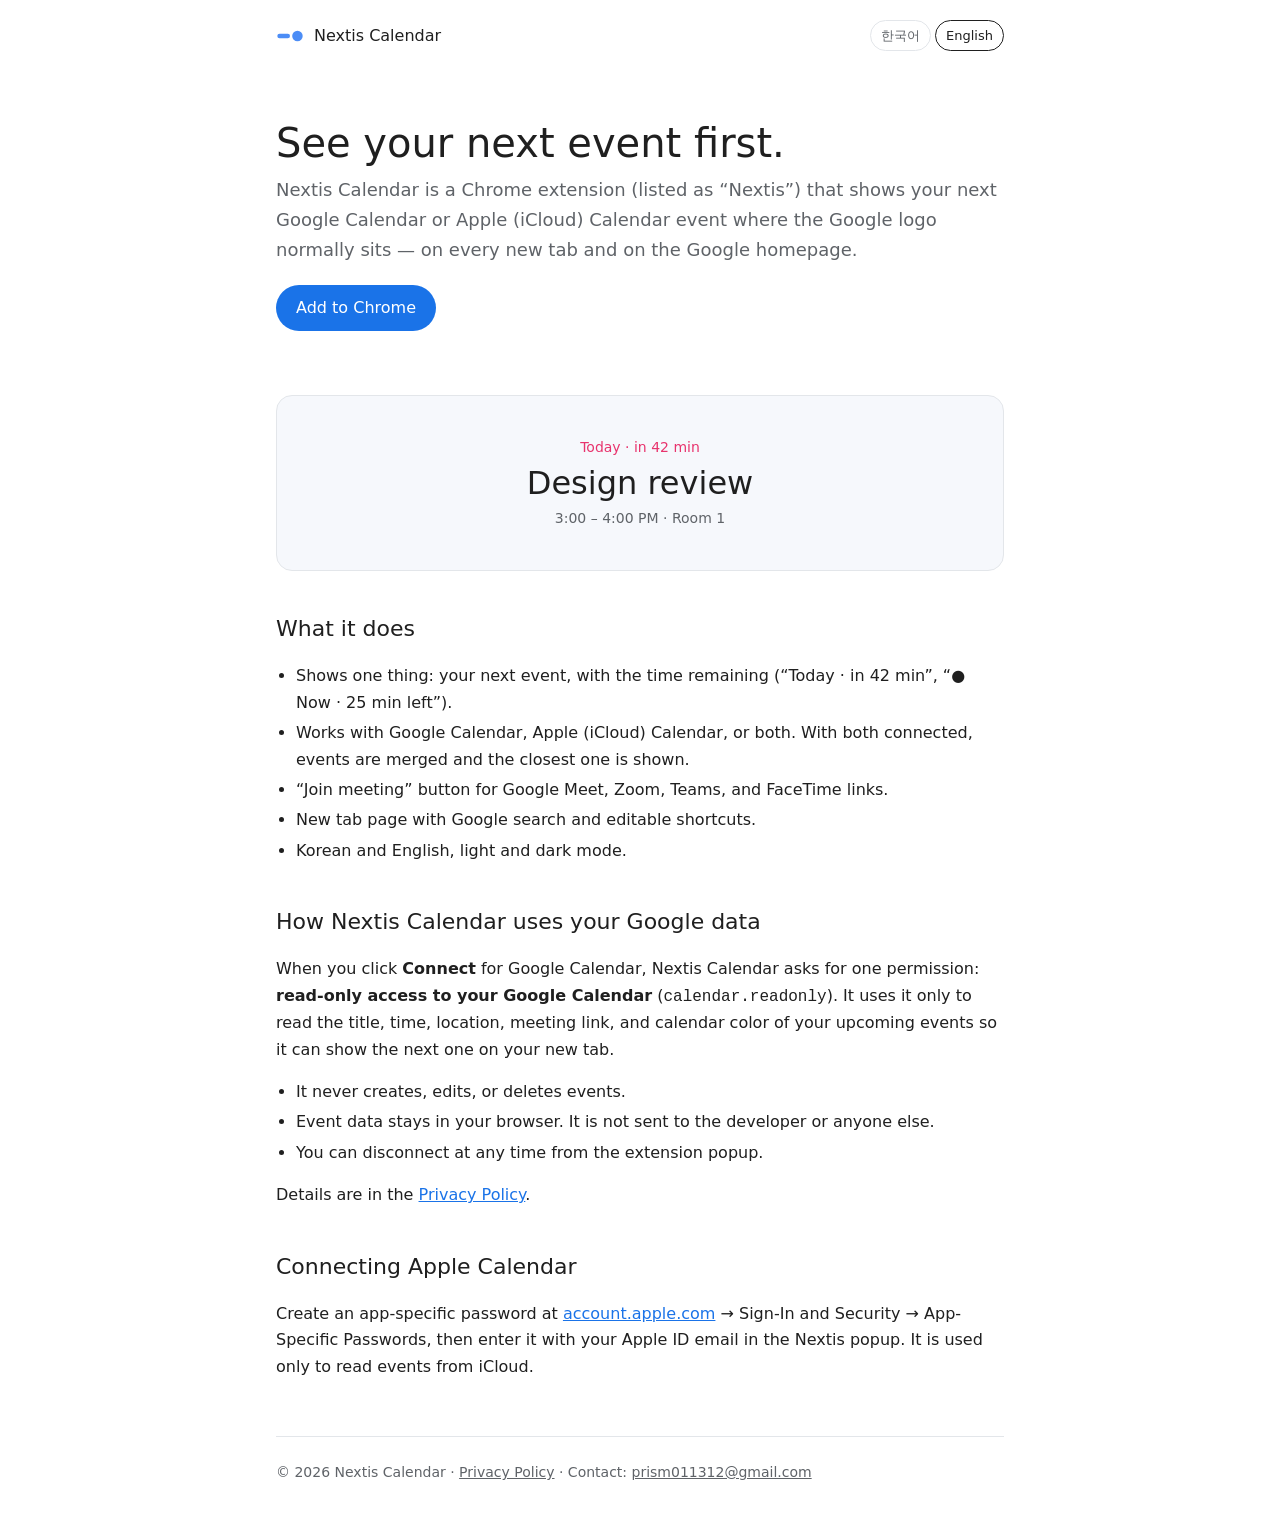
==== index.html @ 5a08582a "Add Nextis Calendar homepage and privacy policy Co-Authored-By: Claude Opus 5.5 <noreply@anthropic.c" ====
<!doctype html>
<html lang="en">
<head>
  <meta charset="utf-8">
  <meta name="viewport" content="width=device-width, initial-scale=1">
  <title>Nextis Calendar</title>
  <meta name="title-en" content="Nextis Calendar — your next event on every new tab">
  <meta name="title-ko" content="Nextis Calendar — 새 탭마다 다음 일정">
  <meta name="description" content="Nextis Calendar is a Chrome extension that shows your next Google or Apple (iCloud) Calendar event in place of the Google logo.">
  <link rel="icon" href="logo.svg">
  <link rel="stylesheet" href="style.css">
</head>
<body>
  <div class="wrap">
    <header class="top">
      <a class="brand" href="./"><img src="logo.svg" alt="">Nextis Calendar</a>
      <div class="lang" role="group" aria-label="Language">
        <button type="button" value="ko">한국어</button>
        <button type="button" value="en">English</button>
      </div>
    </header>

    <!-- English -->
    <main data-lang="en">
      <section class="hero">
        <h1>See your next event first.</h1>
        <p>Nextis Calendar is a Chrome extension (listed as “Nextis”) that shows your next Google Calendar or Apple (iCloud) Calendar event where the Google logo normally sits — on every new tab and on the Google homepage.</p>
        <a class="cta" href="https://chromewebstore.google.com/detail/dpgkimcmhbiepaklcbhblolommffabkh">Add to Chrome</a>
      </section>

      <div class="demo" aria-hidden="true">
        <div class="label">Today · in 42 min</div>
        <div class="title">Design review</div>
        <div class="meta">3:00 – 4:00 PM · Room 1</div>
      </div>

      <h2>What it does</h2>
      <ul>
        <li>Shows one thing: your next event, with the time remaining (“Today · in 42 min”, “● Now · 25 min left”).</li>
        <li>Works with Google Calendar, Apple (iCloud) Calendar, or both. With both connected, events are merged and the closest one is shown.</li>
        <li>“Join meeting” button for Google Meet, Zoom, Teams, and FaceTime links.</li>
        <li>New tab page with Google search and editable shortcuts.</li>
        <li>Korean and English, light and dark mode.</li>
      </ul>

      <h2>How Nextis Calendar uses your Google data</h2>
      <p>When you click <b>Connect</b> for Google Calendar, Nextis Calendar asks for one permission: <b>read-only access to your Google Calendar</b> (<code>calendar.readonly</code>). It uses it only to read the title, time, location, meeting link, and calendar color of your upcoming events so it can show the next one on your new tab.</p>
      <ul>
        <li>It never creates, edits, or deletes events.</li>
        <li>Event data stays in your browser. It is not sent to the developer or anyone else.</li>
        <li>You can disconnect at any time from the extension popup.</li>
      </ul>
      <p>Details are in the <a href="privacy.html?lang=en">Privacy Policy</a>.</p>

      <h2>Connecting Apple Calendar</h2>
      <p>Create an app-specific password at <a href="https://account.apple.com/account/manage">account.apple.com</a> → Sign-In and Security → App-Specific Passwords, then enter it with your Apple ID email in the Nextis popup. It is used only to read events from iCloud.</p>
    </main>

    <!-- 한국어 -->
    <main data-lang="ko">
      <section class="hero">
        <h1>다음 일정을 가장 먼저.</h1>
        <p>Nextis Calendar는 새 탭과 구글 첫 화면의 로고 자리에 Google 캘린더 또는 Apple(iCloud) 캘린더의 다음 일정을 보여주는 크롬 확장 프로그램입니다. (웹 스토어 이름: “Nextis”)</p>
        <a class="cta" href="https://chromewebstore.google.com/detail/dpgkimcmhbiepaklcbhblolommffabkh">Chrome에 추가</a>
      </section>

      <div class="demo" aria-hidden="true">
        <div class="label">오늘 · 42분 후</div>
        <div class="title">디자인 리뷰 미팅</div>
        <div class="meta">오후 3:00 – 오후 4:00 · 1번 회의실</div>
      </div>

      <h2>기능</h2>
      <ul>
        <li>다음 일정 하나만, 남은 시간과 함께 보여줍니다 (“오늘 · 42분 후”, “● 진행 중 · 25분 남음”).</li>
        <li>Google 캘린더, Apple(iCloud) 캘린더 중 하나만 또는 둘 다 연결할 수 있습니다. 둘 다 연결하면 일정을 합쳐서 가장 가까운 일정을 보여줍니다.</li>
        <li>Google Meet, Zoom, Teams, FaceTime 링크가 있으면 “회의 참여” 버튼이 나옵니다.</li>
        <li>새 탭에 Google 검색창과 편집 가능한 바로가기가 있습니다.</li>
        <li>한국어와 영어, 라이트·다크 모드를 지원합니다.</li>
      </ul>

      <h2>Google 데이터를 사용하는 방법</h2>
      <p>Google 캘린더 <b>연결</b>을 누르면 Nextis Calendar는 <b>Google 캘린더 읽기 전용 권한</b>(<code>calendar.readonly</code>) 하나만 요청합니다. 이 권한으로 다가오는 일정의 제목, 시간, 장소, 회의 링크, 캘린더 색상만 읽어서 새 탭에 다음 일정을 보여줍니다.</p>
      <ul>
        <li>일정을 만들거나 고치거나 지우지 않습니다.</li>
        <li>일정 데이터는 브라우저 안에만 있고, 개발자나 다른 누구에게도 보내지 않습니다.</li>
        <li>확장 프로그램 팝업에서 언제든 연결을 해제할 수 있습니다.</li>
      </ul>
      <p>자세한 내용은 <a href="privacy.html?lang=ko">개인정보처리방침</a>을 보세요.</p>

      <h2>Apple 캘린더 연결</h2>
      <p><a href="https://account.apple.com/account/manage">account.apple.com</a> → 로그인 및 보안 → 앱 전용 암호에서 암호를 만든 뒤, Nextis 팝업에 Apple ID 이메일과 함께 입력하세요. 이 암호는 iCloud에서 일정을 읽는 데만 쓰입니다.</p>
    </main>

    <footer>
      <span data-lang="en">© 2026 Nextis Calendar · <a href="privacy.html?lang=en">Privacy Policy</a> · Contact: <a href="mailto:prism011312@gmail.com">prism011312@gmail.com</a></span>
      <span data-lang="ko">© 2026 Nextis Calendar · <a href="privacy.html?lang=ko">개인정보처리방침</a> · 문의: <a href="mailto:prism011312@gmail.com">prism011312@gmail.com</a></span>
    </footer>
  </div>
  <script src="lang.js"></script>
</body>
</html>
---- style.css ----
:root {
  --fg: #1f1f1f;
  --muted: #5f6368;
  --bg: #ffffff;
  --card: #f6f8fc;
  --line: #e3e6ea;
  --accent: #1a73e8;
  --dot: #4c8df6;
  color-scheme: light;
}
@media (prefers-color-scheme: dark) {
  :root {
    --fg: #e8eaed;
    --muted: #9aa0a6;
    --bg: #17181b;
    --card: #202124;
    --line: #34363a;
    --accent: #8ab4f8;
    color-scheme: dark;
  }
}

* { box-sizing: border-box; }

body {
  margin: 0;
  background: var(--bg);
  color: var(--fg);
  font: 16px/1.65 "Google Sans", Roboto, "Apple SD Gothic Neo", "Malgun Gothic", system-ui, sans-serif;
  word-break: keep-all;
}

a { color: var(--accent); }

.wrap {
  max-width: 760px;
  margin: 0 auto;
  padding: 0 16px;
}

header.top {
  display: flex;
  align-items: center;
  justify-content: space-between;
  gap: 12px;
  padding: 20px 0;
}
.brand {
  display: flex;
  align-items: center;
  gap: 10px;
  color: var(--fg);
  text-decoration: none;
  font-weight: 500;
}
.brand img { width: 28px; height: 28px; }

.lang {
  display: flex;
  gap: 4px;
}
.lang button {
  padding: 4px 10px;
  border: 1px solid var(--line);
  border-radius: 999px;
  background: transparent;
  color: var(--muted);
  font: inherit;
  font-size: 13px;
  cursor: pointer;
}
.lang button[aria-pressed="true"] { color: var(--fg); border-color: var(--fg); }

/* JS가 없으면 두 언어 모두 보이고, 있으면 고른 언어만 보인다 */
html.js [data-lang]:not(.active) { display: none; }

.hero { padding: 48px 0 32px; }
.hero h1 { margin: 0 0 8px; font-size: 40px; font-weight: 500; line-height: 1.2; }
.hero p { margin: 0; font-size: 18px; color: var(--muted); }

.demo {
  margin: 32px 0 8px;
  padding: 40px 16px;
  border: 1px solid var(--line);
  border-radius: 16px;
  background: var(--card);
  text-align: center;
}
.demo .label { color: #e8336d; font-size: 14px; font-weight: 500; }
.demo .title { font-size: 32px; line-height: 1.25; margin: 4px 0; }
.demo .meta { color: var(--muted); font-size: 14px; }

h2 { margin: 40px 0 12px; font-size: 22px; font-weight: 500; }
h3 { margin: 24px 0 8px; font-size: 17px; font-weight: 500; }
ul { padding-left: 20px; }
li { margin: 4px 0; }

.cta {
  display: inline-block;
  margin-top: 20px;
  padding: 10px 20px;
  border-radius: 999px;
  background: var(--accent);
  color: var(--bg);
  text-decoration: none;
  font-weight: 500;
}

.note {
  padding: 12px 16px;
  border-left: 3px solid var(--accent);
  background: var(--card);
  border-radius: 0 8px 8px 0;
}

footer {
  margin: 56px 0 0;
  padding: 24px 0 40px;
  border-top: 1px solid var(--line);
  color: var(--muted);
  font-size: 14px;
}
footer a { color: inherit; }

@media (max-width: 600px) {
  .hero h1 { font-size: 30px; }
  .demo .title { font-size: 24px; }
}
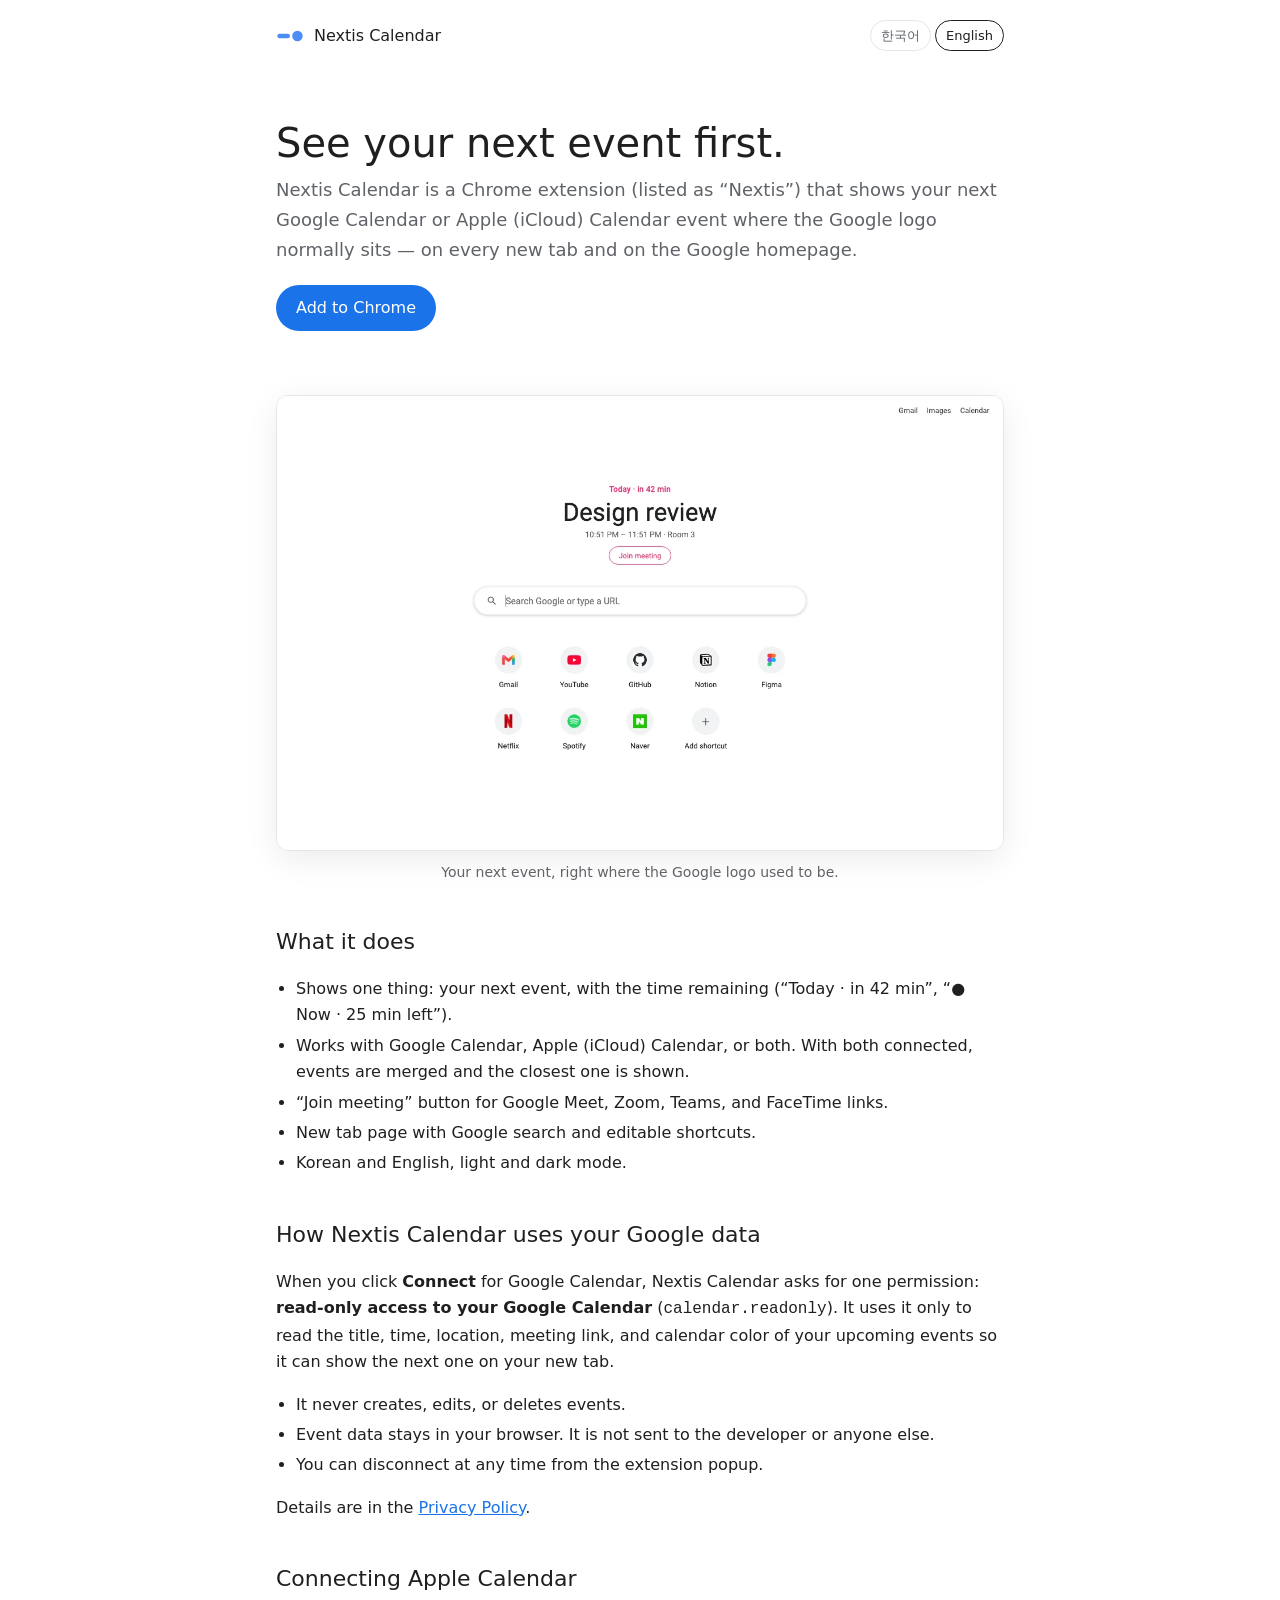
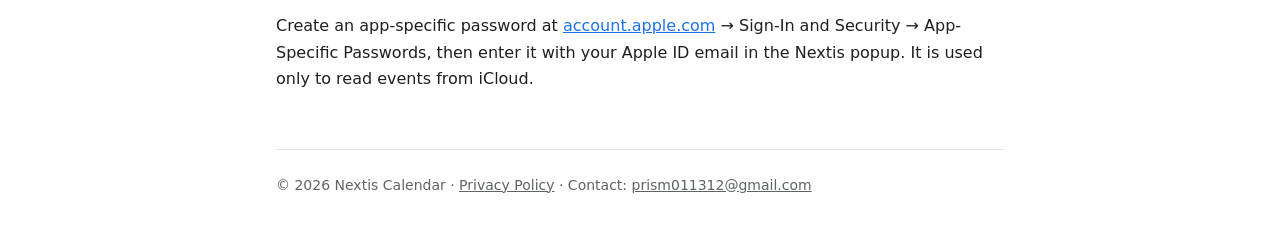
==== commit 104c6bc5: "Show new tab screenshots on the homepage (ko/en, light/dark) Co-Authored-By: Claude Opus 5.5 <norepl" ====
--- a/index.html
+++ b/index.html
@@ -28,11 +28,13 @@
         <a class="cta" href="https://chromewebstore.google.com/detail/dpgkimcmhbiepaklcbhblolommffabkh">Add to Chrome</a>
       </section>
 
-      <div class="demo" aria-hidden="true">
-        <div class="label">Today · in 42 min</div>
-        <div class="title">Design review</div>
-        <div class="meta">3:00 – 4:00 PM · Room 1</div>
-      </div>
+      <figure class="shot">
+        <picture>
+          <source srcset="images/screenshot-newtab-en-dark.webp" media="(prefers-color-scheme: dark)">
+          <img src="images/screenshot-newtab-en.webp" width="1280" height="800" alt="Nextis new tab: “Today · in 42 min — Design review” above Google search and shortcuts">
+        </picture>
+        <figcaption>Your next event, right where the Google logo used to be.</figcaption>
+      </figure>
 
       <h2>What it does</h2>
       <ul>
@@ -64,11 +66,13 @@
         <a class="cta" href="https://chromewebstore.google.com/detail/dpgkimcmhbiepaklcbhblolommffabkh">Chrome에 추가</a>
       </section>
 
-      <div class="demo" aria-hidden="true">
-        <div class="label">오늘 · 42분 후</div>
-        <div class="title">디자인 리뷰 미팅</div>
-        <div class="meta">오후 3:00 – 오후 4:00 · 1번 회의실</div>
-      </div>
+      <figure class="shot">
+        <picture>
+          <source srcset="images/screenshot-newtab-ko-dark.webp" media="(prefers-color-scheme: dark)">
+          <img src="images/screenshot-newtab-ko.webp" width="1280" height="800" alt="Nextis 새 탭: Google 검색창과 바로가기 위에 “오늘 · 42분 후 — 디자인 리뷰 미팅”">
+        </picture>
+        <figcaption>구글 로고가 있던 자리에 다음 일정이 보입니다.</figcaption>
+      </figure>
 
       <h2>기능</h2>
       <ul>
--- a/style.css
+++ b/style.css
@@ -78,17 +78,16 @@
 .hero h1 { margin: 0 0 8px; font-size: 40px; font-weight: 500; line-height: 1.2; }
 .hero p { margin: 0; font-size: 18px; color: var(--muted); }
 
-.demo {
-  margin: 32px 0 8px;
-  padding: 40px 16px;
+.shot { margin: 32px 0 8px; }
+.shot img {
+  display: block;
+  width: 100%;
+  height: auto;
   border: 1px solid var(--line);
-  border-radius: 16px;
-  background: var(--card);
-  text-align: center;
+  border-radius: 12px;
+  box-shadow: 0 8px 32px rgba(0, 0, 0, 0.08);
 }
-.demo .label { color: #e8336d; font-size: 14px; font-weight: 500; }
-.demo .title { font-size: 32px; line-height: 1.25; margin: 4px 0; }
-.demo .meta { color: var(--muted); font-size: 14px; }
+.shot figcaption { margin-top: 10px; text-align: center; color: var(--muted); font-size: 14px; }
 
 h2 { margin: 40px 0 12px; font-size: 22px; font-weight: 500; }
 h3 { margin: 24px 0 8px; font-size: 17px; font-weight: 500; }
@@ -124,5 +123,4 @@
 
 @media (max-width: 600px) {
   .hero h1 { font-size: 30px; }
-  .demo .title { font-size: 24px; }
 }
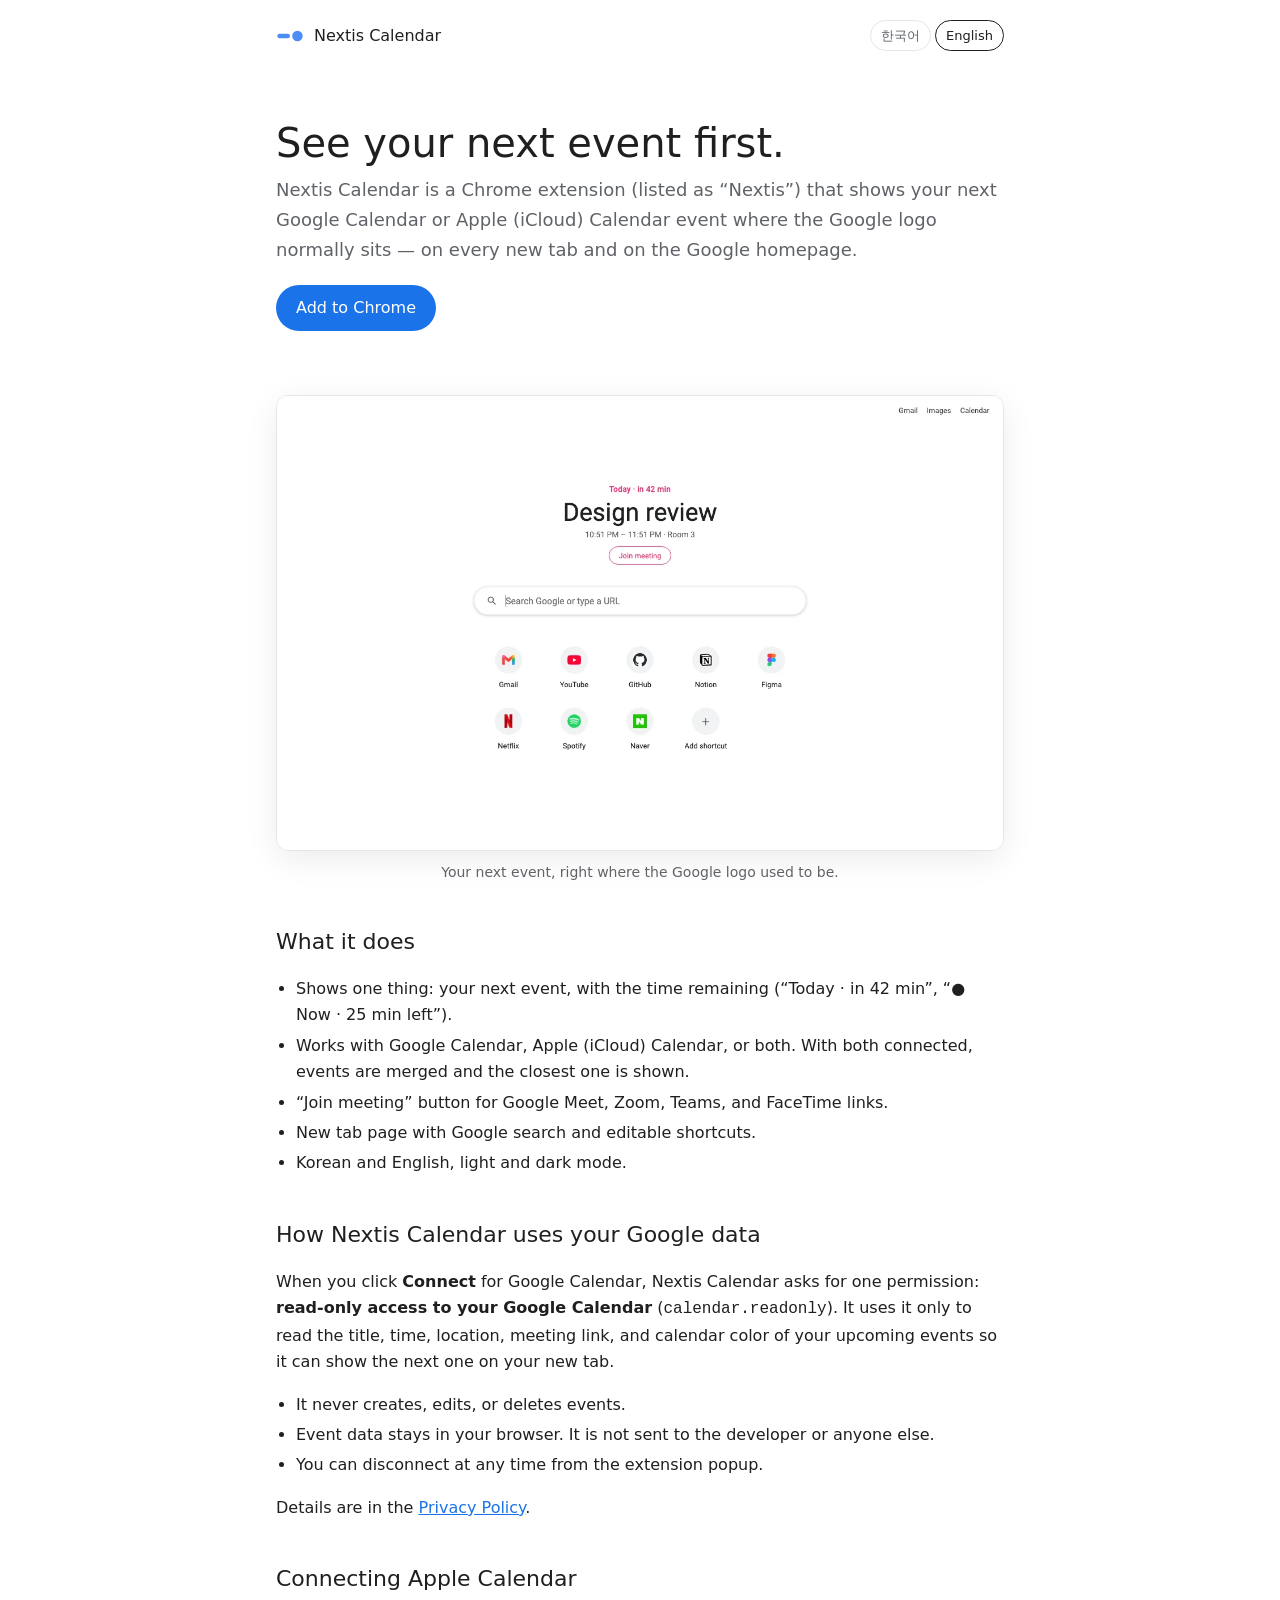
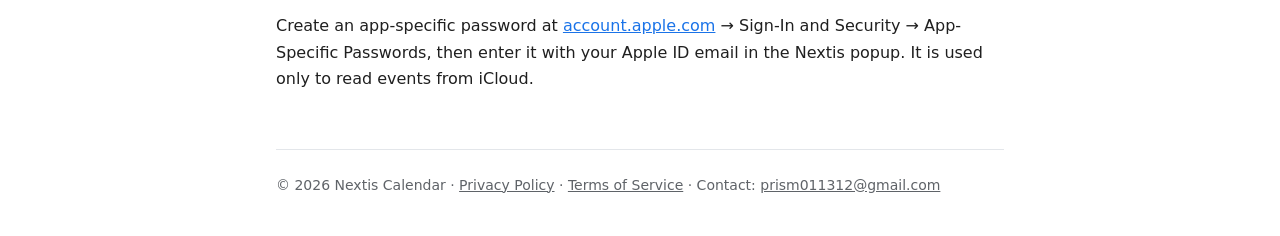
==== commit 106b7ffa: "Add Terms of Service page (ko/en) and link it Co-Authored-By: Claude Opus 5.5 <noreply@anthropic.com" ====
--- a/index.html
+++ b/index.html
@@ -97,8 +97,8 @@
     </main>
 
     <footer>
-      <span data-lang="en">© 2026 Nextis Calendar · <a href="privacy.html?lang=en">Privacy Policy</a> · Contact: <a href="mailto:prism011312@gmail.com">prism011312@gmail.com</a></span>
-      <span data-lang="ko">© 2026 Nextis Calendar · <a href="privacy.html?lang=ko">개인정보처리방침</a> · 문의: <a href="mailto:prism011312@gmail.com">prism011312@gmail.com</a></span>
+      <span data-lang="en">© 2026 Nextis Calendar · <a href="privacy.html?lang=en">Privacy Policy</a> · <a href="terms.html?lang=en">Terms of Service</a> · Contact: <a href="mailto:prism011312@gmail.com">prism011312@gmail.com</a></span>
+      <span data-lang="ko">© 2026 Nextis Calendar · <a href="privacy.html?lang=ko">개인정보처리방침</a> · <a href="terms.html?lang=ko">이용약관</a> · 문의: <a href="mailto:prism011312@gmail.com">prism011312@gmail.com</a></span>
     </footer>
   </div>
   <script src="lang.js"></script>
